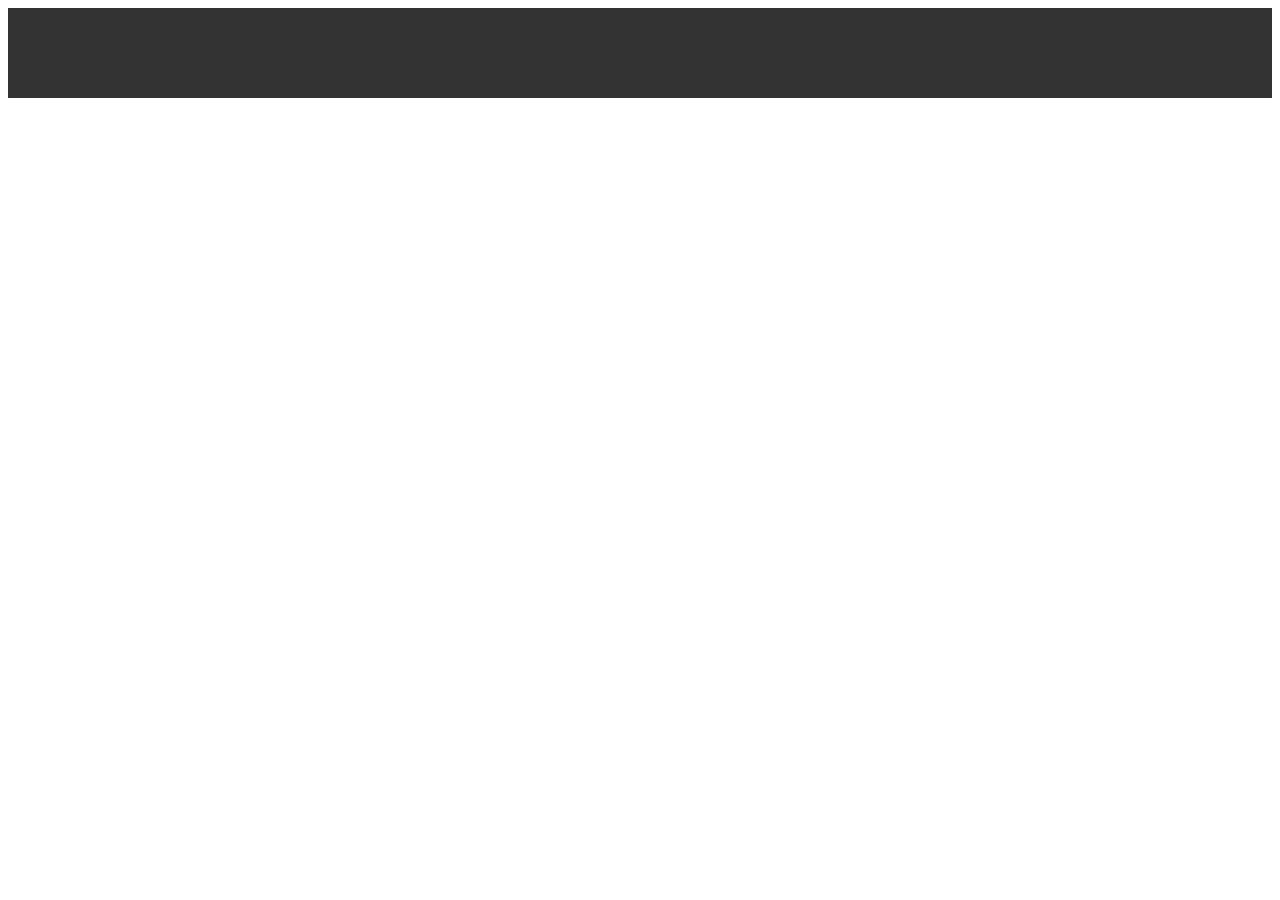
==== 8848phone/index.html @ ed2dc439 "Add files via upload" ====
<!DOCTYPE html>
<html>
	<head>
		<meta charset="utf-8" />
		<title>8848钛金手机</title>
		<link rel="shortcut icon" href="img/favicon.jpg" />
		<link rel="stylesheet" type="text/css" href="css/styleSheet.css"/>
	</head>
	<script src="js/jquery-2.1.0.js" type="text/javascript" charset="utf-8"></script>
	<script type="text/javascript">

		
		$.get("js/8848-0.json",function  (data) {
			$(".logo").attr("src",data.logo)
			$.each(data.navTag,function  (v,t) {
				$("<a href='' class='aTag'><li></li></a>").html(t).appendTo($(".ulTag"))
			})
		})
	
	</script>
	<body>
		<div class="all">
			<div style="height: 90px;width: 100%;background-color: #333333;" class="M-header">
				<div class="row clearfix">
					<a href="#" class="nav left"></a>
				</div>
				<img class="logo"/>
				<ul class="ulTag">
	
				</ul>
			</div>
		</div>
	</body>
</html>
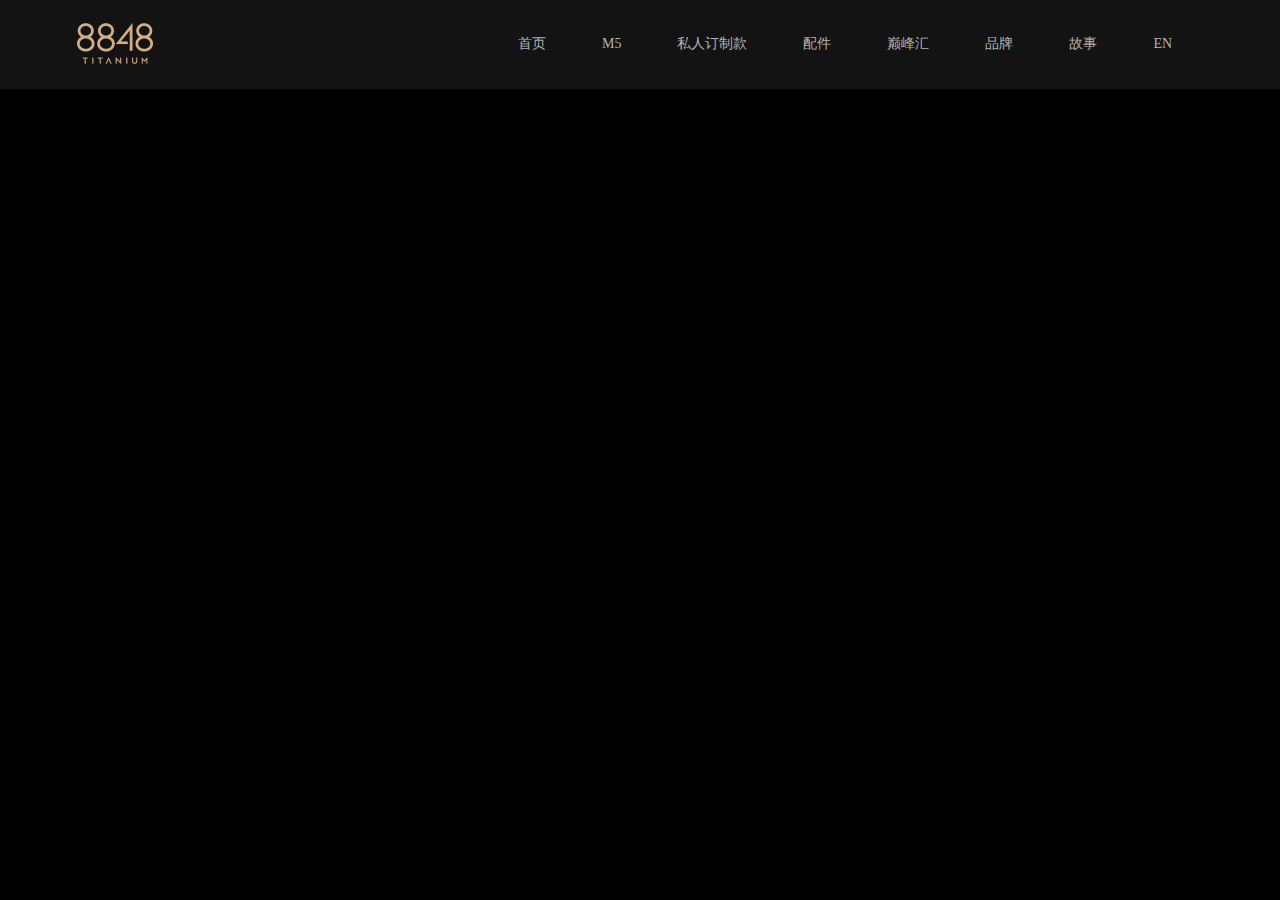
==== commit 318f05c2: "Add files via upload" ====
--- a/8848phone/index.html
+++ b/8848phone/index.html
@@ -7,27 +7,80 @@
 		<link rel="stylesheet" type="text/css" href="css/styleSheet.css"/>
 	</head>
 	<script src="js/jquery-2.1.0.js" type="text/javascript" charset="utf-8"></script>
-	<script type="text/javascript">
+	<script src="js/javascript.js" type="text/javascript" charset="utf-8"></script>
+	<body>
+		<!--整体-->
+		<div class="all">
+			<!--导航栏-->
+			<div class="M-header">
+				<div class="row clearfix">
+					<!--Logo-->
+					<a href="#" class="logo left"></a>
+					<!--导航栏右侧-->
+					<div class="nav left">
+						<ul class="clearfix"></ul>
+					</div>
+				</div>
+			</div>
+			<div class="M-home row">
+				<div class="video-module">
+					<div class="video-body" node-type="video-clear">
+						<div class="video-body">
+							<div class="pic-wrapper" node-type="video-container">
+								<div class="picbox active">
+									<!--[if lt IE 9]>
+									<div class="pic"><img src="/public/m3/images/m4video/3.jpg" /></div>
+									<![endif]-->
+									<div class="video"><video id="v1" src="video/wangshi.mp4" width="1200" height="675" preload></video></div>
+									<div class="text"><img src="img/wangshi.png" />
+										<div class="btn">
+											<a href="/m3/brand/3" class="inline-block" onclick="_hmt.push(['_trackEvent', '了解王石与8848的故事', '了解王石与8848的故事'])">了解王石与8848的故事</a>
+											<a href="javascript:void(0);" onclick="_hmt.push(['_trackEvent', 'm5-video-wangshi', 'm5-video-wangshi'])" video-href="video/wangshi.mp4" class="play inline-block">观看视频</a>
+										</div>
+									</div>
+								</div>
+								<div class="picbox">
+									<div class="pic"><a href="/m5"><img src="img/m5.jpg" /></a></div>
+								</div>
+								<div class="picbox">
+									<div class="pic"><a href="/xianglong"><img src="img/dragon.jpg" /></a></div>
+								</div>
+								<div class="picbox">
+									<!--[if lt IE 9]>
+									<div class="pic"><img src="img/2.jpg" /></div>
+									<![endif]-->
+									<div class="video"><video id="v3" src="video/keji.mp4" width="1200" height="675" preload></video></div>
+									<div class="text"><img src="img/keji.png" />
+										<div class="btn">
+											<a href="/m5" class="inline-block" onclick="_hmt.push(['_trackEvent', '了解全新M5', '了解全新M5'])">了解全新M5</a>
+											<a href="javascript:void(0);" onclick="_hmt.push(['_trackEvent', 'm5-video-keji', 'm5-video-keji'])" video-href="video/keji.mp4" class="play inline-block">观看视频</a>
+										</div>
+									</div>
+								</div>
+								<div class="picbox">
+									<!--[if lt IE 9]>
+									<div class="pic"><img src="img/2.jpg" /></div>
+									<![endif]-->
+									<div class="video"><video id="v4" src="video/2.mp4" width="1200" height="675" preload></video></div>
+									<div class="text"><img src="img/text_2.png" />
+										<div class="btn">
+											<a href="/m3/brand/3" class="inline-block" onclick="_hmt.push(['_trackEvent', '了解全新M5', '了解全新M5'])">了解全新M5</a>
+											<a href="javascript:void(0);" onclick="_hmt.push(['_trackEvent', 'm4-video2', 'm4-video2'])" video-href="video/2.mp4" class="play inline-block">观看视频</a>
+										</div>
+									</div>
+								</div>
+							</div>
 
-		
-		$.get("js/8848-0.json",function  (data) {
-			$(".logo").attr("src",data.logo)
-			$.each(data.navTag,function  (v,t) {
-				$("<a href='' class='aTag'><li></li></a>").html(t).appendTo($(".ulTag"))
-			})
-		})
-	
-	</script>
-	<body>
-		<div class="all">
-			<div style="height: 90px;width: 100%;background-color: #333333;" class="M-header">
-				<div class="row clearfix">
-					<a href="#" class="nav left"></a>
+							</div>
+						</div>
+						<div class="video-nav">
+							
+						</div>
+					</div>
 				</div>
-				<img class="logo"/>
-				<ul class="ulTag">
-	
-				</ul>
+				<div class="feature-content">
+					
+				</div>
 			</div>
 		</div>
 	</body>
--- a/8848phone/css/styleSheet.css
+++ b/8848phone/css/styleSheet.css
@@ -0,0 +1,169 @@
+   html, body, div, span, applet, object, iframe,
+	h1, h2, h3, h4, h5, h6, p, blockquote, pre,
+	a, abbr, acronym, address, big, cite, code,
+	del, dfn, em, img, ins, kbd, q, s, samp,
+	small, strike, strong, tt, var,
+	b, u, i, center,dl, dt, dd, ol, ul, li,
+	fieldset, form, label, legend,
+	table, caption, tbody, tfoot, thead, tr, th, td,
+	article, aside, canvas, details, embed, 
+	figure, figcaption, footer, header, hgroup, 
+	menu, nav, output, ruby, section, summary,
+	time, mark, audio, video 
+	{
+		margin: 0 auto;
+		padding: 0;
+		border: 0;
+		font-size: 100%;
+		font: inherit;
+		vertical-align: baseline;
+		text-decoration: none;
+	}
+	body {
+	    background: #000000;
+	    position: relative;
+	    width: 100%;
+	    height: 100%;
+	    min-width: 1200px;
+	    font-family: 'Microsoft Yahei';
+	    font-size: 12px;
+	    line-height: 1.5em;
+	    color: #333333;
+	}
+	.all{
+		width: 100%;
+		height: 100%;
+	}
+	.M-header{
+		background-color: #131313;
+		position: relative;
+		width: 100%;
+		height: 89px;
+		z-index: 200;
+		text-align:center;
+	}
+	.M-header .logo{
+		background: url(../img/logo.png) no-repeat;
+	    width: 150px;
+	    height: 89px;
+	    text-indent: -9999em;
+	    outline: 0;
+	    display: block;
+	}
+	.M-header .nav ul li a {
+	    padding: 0 8px;
+	    height: 52px;
+	    border-bottom: 2px #131313 solid;
+	    text-align: center;
+	    font-size: 14px;
+	    color: #B2B2B2;
+	    display: block;
+	    float: right;
+    }
+    .clearfix{
+		display: inline-table;
+    }
+    .left{
+    	float: left;
+    }
+    .row {
+    	width: 1200px;
+	    position: relative;
+	}
+    ul {
+    	display: none;
+    	list-style: none;
+    }
+	
+	.M-header .nav ul li {
+	    padding-top: 35px;
+	    height: 54px;
+	    margin: 0 20px;
+	    float: left;
+	}
+	.M-header .nav {
+	    margin-left: 300px;
+	}
+	.M-home {
+	    margin-bottom: 100px;
+	}
+	.container, .row {
+	    position: relative;
+	    margin: 0 auto;
+	    width: 1200px;
+	}
+	.video-module {
+	    width: 100%;
+	    height: 674px;
+	}
+	.video-module .video-body .pic-wrapper {
+	    position: relative;
+	    width: 100%;
+	    height: 612px;
+	}
+	.video-module .video-body .pic-wrapper .picbox {
+	    position: absolute;
+	    width: 100%;
+	    height: 612px;
+	    left: 0;
+	    top: 0;
+	    overflow: hidden;
+	    display: none;
+    }
+    .video-module .video-body .pic-wrapper .picbox .video {
+	    position: absolute;
+	    width: 1200px;
+	    height: 675px;
+	    top: -32px;
+	    left: 0;
+    }
+    .video-module .video-body .pic-wrapper .picbox .text {
+	    position: absolute;
+	    width: 1200px;
+	    height: 612px;
+	    left: 0;
+	    top: 0;
+	    z-index: 100;
+	}
+	img {
+	    max-width: 100%;
+	}
+	.video-module .video-body .pic-wrapper .picbox .text .btn {
+	    position: absolute;
+	    width: 100%;
+	    height: 37px;
+	    top: 430px;
+	    left: 0;
+	    text-align: center;
+	}
+	.video-module .video-body .pic-wrapper .picbox .text .btn a {
+	    min-width: 160px;
+	    font-family: 宋体;
+	    font-size: 14px;
+	    color: rgb(255, 255, 255);
+	    line-height: 35px;
+	    margin: 0px 5px;
+	    padding: 0px 10px;
+	    border-width: 1px;
+	    border-style: solid;
+	    border-color: rgb(255, 255, 255);
+	    border-image: initial;
+	}
+	.video-module .video-body .pic-wrapper .picbox .text .btn a {
+	    min-width: 160px;
+	    font-family: 宋体;
+	    font-size: 14px;
+	    color: rgb(255, 255, 255);
+	    line-height: 35px;
+	    margin: 0px 5px;
+	    padding: 0px 10px;
+	    border-width: 1px;
+	    border-style: solid;
+	    border-color: rgb(255, 255, 255);
+	    border-image: initial;
+	}
+	.inline-block {
+	    display: inline-block;
+	    display: inline;
+	    zoom: 1;
+	}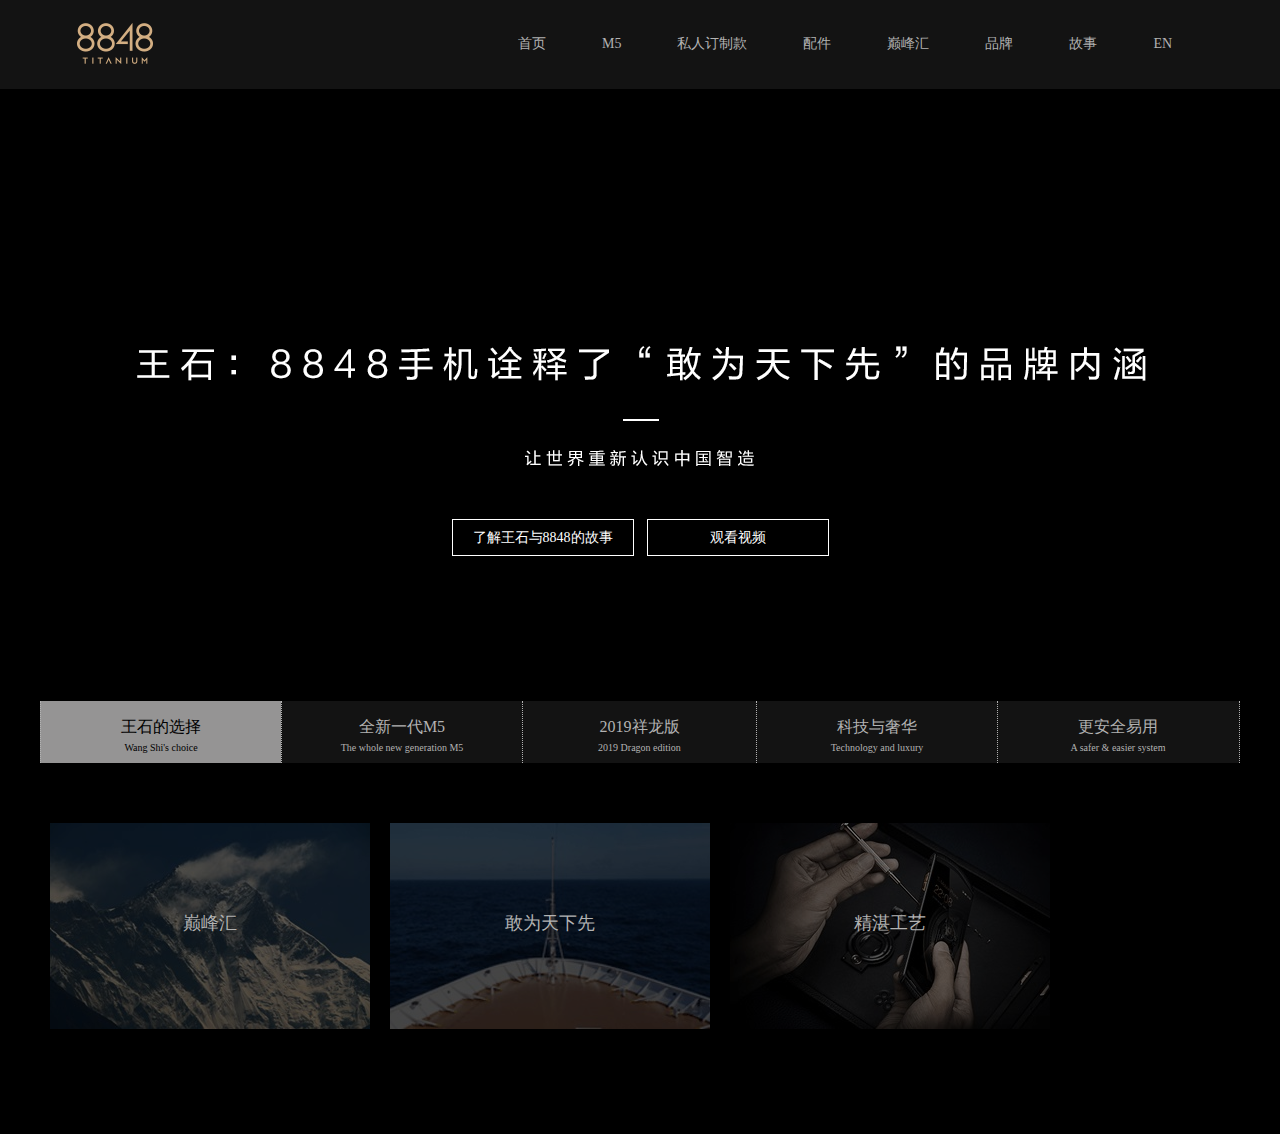
==== commit ef7714ba: "Add files via upload" ====
--- a/8848phone/index.html
+++ b/8848phone/index.html
@@ -1,87 +1,145 @@
 <!DOCTYPE html>
 <html>
+
 	<head>
 		<meta charset="utf-8" />
 		<title>8848钛金手机</title>
 		<link rel="shortcut icon" href="img/favicon.jpg" />
-		<link rel="stylesheet" type="text/css" href="css/styleSheet.css"/>
+		<link rel="stylesheet" type="text/css" href="css/styleSheet.css" />
 	</head>
 	<script src="js/jquery-2.1.0.js" type="text/javascript" charset="utf-8"></script>
 	<script src="js/javascript.js" type="text/javascript" charset="utf-8"></script>
+
 	<body>
-		<!--整体-->
-		<div class="all">
 			<!--导航栏-->
-			<div class="M-header">
+			<div class="M-header">
 				<div class="row clearfix">
-					<!--Logo-->
+					<!--Logo-->
 					<a href="#" class="logo left"></a>
 					<!--导航栏右侧-->
-					<div class="nav left">
-						<ul class="clearfix"></ul>
-					</div>
-				</div>
+					<div class="nav left">
+						<ul class="clearfix"></ul>
+					</div>
+				</div>
 			</div>
-			<div class="M-home row">
-				<div class="video-module">
-					<div class="video-body" node-type="video-clear">
-						<div class="video-body">
-							<div class="pic-wrapper" node-type="video-container">
+			<div class="M-home row">
+				<div class="video-module">
+
+					<div class="video-body" node-type="video-clear">
+						<div class="video-body">
+							<div class="pic-wrapper" node-type="video-container">
 								<div class="picbox active">
 									<!--[if lt IE 9]>
 									<div class="pic"><img src="/public/m3/images/m4video/3.jpg" /></div>
 									<![endif]-->
-									<div class="video"><video id="v1" src="video/wangshi.mp4" width="1200" height="675" preload></video></div>
+									<div class="video">
+										<video id="v1" src="video/wangshi.mp4" autoplay="autoplay" loop="loop" width="1200" height="675" preload></video>
+									</div>
 									<div class="text"><img src="img/wangshi.png" />
 										<div class="btn">
-											<a href="/m3/brand/3" class="inline-block" onclick="_hmt.push(['_trackEvent', '了解王石与8848的故事', '了解王石与8848的故事'])">了解王石与8848的故事</a>
-											<a href="javascript:void(0);" onclick="_hmt.push(['_trackEvent', 'm5-video-wangshi', 'm5-video-wangshi'])" video-href="video/wangshi.mp4" class="play inline-block">观看视频</a>
+											<a href="/m3/brand/3" class="inline-block">了解王石与8848的故事</a>
+											<a href="javascript:void(0)" class=" play inline-block";>观看视频</a>
 										</div>
 									</div>
 								</div>
-								<div class="picbox">
-									<div class="pic"><a href="/m5"><img src="img/m5.jpg" /></a></div>
+								<div class="picbox ">
+									<div class="pic "><a href="/m5 "><img src="img/m5.jpg " /></a></div>
 								</div>
-								<div class="picbox">
-									<div class="pic"><a href="/xianglong"><img src="img/dragon.jpg" /></a></div>
+								<div class="picbox ">
+									<div class="pic "><a href="/xianglong "><img src="img/dragon.jpg " /></a></div>
 								</div>
-								<div class="picbox">
+								<div class="picbox ">
 									<!--[if lt IE 9]>
-									<div class="pic"><img src="img/2.jpg" /></div>
+									<div class="pic "><img src="img/2.jpg " /></div>
 									<![endif]-->
-									<div class="video"><video id="v3" src="video/keji.mp4" width="1200" height="675" preload></video></div>
-									<div class="text"><img src="img/keji.png" />
-										<div class="btn">
-											<a href="/m5" class="inline-block" onclick="_hmt.push(['_trackEvent', '了解全新M5', '了解全新M5'])">了解全新M5</a>
-											<a href="javascript:void(0);" onclick="_hmt.push(['_trackEvent', 'm5-video-keji', 'm5-video-keji'])" video-href="video/keji.mp4" class="play inline-block">观看视频</a>
+									<div class="video "><video id="v3 " src="video/keji.mp4 " autoplay="autoplay " loop="loop " width="1200 " height="675 " preload></video></div>
+									<div class="text "><img src="img/keji.png " />
+										<div class="btn ">
+											<a href="/m5 " class="inline-block " >了解全新M5</a>
+											<a href="javascript:void(0); "video-href="video/keji.mp4 " autoplay="autoplay " loop="loop " class="play inline-block ">观看视频</a>
 										</div>
 									</div>
 								</div>
-								<div class="picbox">
+								<div class="picbox ">
 									<!--[if lt IE 9]>
-									<div class="pic"><img src="img/2.jpg" /></div>
+									<div class="pic "><img src="img/2.jpg " /></div>
 									<![endif]-->
-									<div class="video"><video id="v4" src="video/2.mp4" width="1200" height="675" preload></video></div>
-									<div class="text"><img src="img/text_2.png" />
-										<div class="btn">
-											<a href="/m3/brand/3" class="inline-block" onclick="_hmt.push(['_trackEvent', '了解全新M5', '了解全新M5'])">了解全新M5</a>
-											<a href="javascript:void(0);" onclick="_hmt.push(['_trackEvent', 'm4-video2', 'm4-video2'])" video-href="video/2.mp4" class="play inline-block">观看视频</a>
+									<div class="video "><video id="v4 " src="video/2.mp4 " width="1200 " height="675 " autoplay="autoplay " loop="loop " preload></video></div>
+									<div class="text "><img src="img/text_2.png " />
+										<div class="btn ">
+											<a href="javascript:void(0); " class="inline-block ">了解全新M5</a>
+											<a href="javascript:void(0);video-href="video/2.mp4" class="play inline-block">观看视频</a>
 										</div>
 									</div>
 								</div>
 							</div>
-
-							</div>
+
 						</div>
-						<div class="video-nav">
-							
-						</div>
-					</div>
+					</div>
+					<div class="video-nav">
+						<ul class="clearfix" node-type="video-nav">
+							<li class="active" style="width:240px;">
+								<div class="cn">王石的选择</div>
+								<div class="en">Wang Shi's choice</div>
+							</li>
+							<li style="width:240px;">
+								<div class="cn">全新一代M5</div>
+								<div class="en">The whole new generation M5</div>
+							</li>
+							<li style="width:233px;">
+								<div class="cn">2019祥龙版</div>
+								<div class="en">2019 Dragon edition</div>
+							</li>
+							<li style="width:240px;">
+								<div class="cn">科技与奢华</div>
+								<div class="en">Technology and luxury</div>
+							</li>
+							<li style="width:240px;">
+								<div class="cn">更安全易用</div>
+								<div class="en">A safer & easier system</div>
+							</li>
+						</ul>
+
+					</div>
 				</div>
-				<div class="feature-content">
-					
-				</div>
+				<div class="feature-content">
+					<ul class="clearfix">
+						<li class="first-child">
+							<a href="/m3/news/all">
+								<div class="icon"><img src="img/p1.jpg" /></div>
+								<div class="gray"></div>
+								<div class="content">
+									<h2>巅峰汇</h2>
+									<div class="line"></div>
+									<p>世界高海拔用户俱乐部</p>
+								</div>
+							</a>
+						</li>
+						<li>
+							<a href="/m3/brand/2">
+								<div class="icon"><img src="img/p2.jpg" /></div>
+								<div class="gray"></div>
+								<div class="content">
+									<h2>敢为天下先</h2>
+									<div class="line"></div>
+									<p>让世界重新认识中国智造</p>
+								</div>
+							</a>
+						</li>
+						<li>
+							<a href="/m3/introduction">
+								<div class="icon"><img src="img/p3.jpg" /></div>
+								<div class="gray"></div>
+								<div class="content">
+									<h2>精湛工艺</h2>
+									<div class="line"></div>
+									<p>不被时代左右的艺术品</p>
+								</div>
+							</a>
+						</li>
+					</ul>
+				</div>
 			</div>
-		</div>
 	</body>
-</html>
+
+</html>--- a/8848phone/css/styleSheet.css
+++ b/8848phone/css/styleSheet.css
@@ -108,7 +108,7 @@
 	    left: 0;
 	    top: 0;
 	    overflow: hidden;
-	    display: none;
+	    display: block;
     }
     .video-module .video-body .pic-wrapper .picbox .video {
 	    position: absolute;
@@ -163,7 +163,168 @@
 	    border-image: initial;
 	}
 	.inline-block {
-	    display: inline-block;
+	    display: inline-block;!important
 	    display: inline;
-	    zoom: 1;
-	}+	}
+	.ellipsis {
+		text-overflow: ellipsis; 
+		overflow: hidden; 
+		white-space: nowrap;
+	}	
+	.M-home {
+		margin-bottom: 100px;
+	}
+	.video-module {
+		width: 100%;
+		height: 674px;
+	}
+	.video-module .video-body .pic-wrapper {
+		position: relative;
+		width: 100%;
+		height: 612px;
+	}
+	.video-module .video-body .pic-wrapper .picbox {
+		position: absolute;
+		width: 100%;
+		height: 612px;
+		left: 0;
+		top: 0;
+		overflow: hidden;
+		display: none;
+	}
+	.video-module .video-body .pic-wrapper .picbox .video {
+		position: absolute;
+		width: 1200px;
+		height: 675px;
+		top: -32px;
+		left: 0;
+	}
+	.video-module .video-body .pic-wrapper .picbox.active {
+		display: block;
+	}
+	.video-module .video-body .pic-wrapper .picbox .text {
+		position: absolute;
+		width: 1200px;
+		height: 612px;
+		left: 0;
+		top: 0;
+		z-index: 100;
+	}
+	.video-module .video-body .pic-wrapper .picbox .text .btn {
+		position: absolute;
+		width: 100%;
+		height: 37px;
+		top: 430px;
+		left: 0;
+		text-align: center;
+	}
+	.video-module .video-body .pic-wrapper .picbox .text .btn a {
+		margin: 0 5px;
+		padding: 0 10px;
+		min-width: 160px;
+		font-family: '瀹嬩綋';
+		font-size: 14px;
+		color: #FFFFFF;
+		line-height: 35px;
+		border: 1px #FFFFFF solid;
+	}
+	.video-module .video-body .pic-wrapper .picbox .text .btn a:hover {
+		background-color: rgba(0,0,0,0.5);
+		background-color: #000000\9;
+		border: 1px transparent solid;
+	}
+	.video-module .video-nav {
+		background-color: #131313;
+		width: 100%;
+		height: 62px;
+	}
+	.video-module .video-nav ul {
+		margin: 0 auto;
+		width: 1199px;
+		border-right: 1px #B2B2B2 dotted;
+	}
+	.video-module .video-nav ul li {
+		width: 196px;
+		height: 62px;
+		border-left: 1px #B2B2B2 dotted;
+		text-align: center;
+		color: #B2B2B2;
+		float: left;
+		cursor: pointer;
+	}
+	.video-module .video-nav ul li .en-text {
+		font-size: 14px;
+		line-height: 62px;
+	}
+	.video-module .video-nav ul li .cn {
+		padding-top: 14px;
+		font-size: 16px;
+		line-height: 24px;
+	}
+	.video-module .video-nav ul li .en {
+		font-size: 10px;
+	}
+	.video-module .video-nav ul li.active {
+		background-color: #959494;
+		color: #000000;
+	}
+	.feature-content ul {
+		margin: 60px auto 0;
+		width: 1020px;
+	}
+	.feature-content ul li {
+		position: relative;
+		margin: 0 10px;
+		width: 320px;
+		height: 206px;
+		float: left;
+	}
+	.feature-content ul li a {
+		color: #B2B2B2;
+		display: block;
+	}
+	.feature-content ul li .icon,
+	.feature-content ul li .icon img {
+		width: 320px;
+		height: 206px;
+	}
+	.feature-content ul li a:hover {
+		color: #FFFFFF;
+	}
+	.feature-content ul li a:hover .gray {
+		display: none;
+	}
+	.feature-content ul li .gray {
+		background-color: #000000;
+		position: absolute;
+		width: 320px;
+		height: 206px;
+		left: 0;
+		top: 0;
+		opacity: 0.5;
+		filter: alpha(opacity=50);
+	}
+	.feature-content ul li .content {
+		position: absolute;
+		padding-top: 85px;
+		width: 320px;
+		height: 30px;
+		left: 0;
+		top: 0;
+		text-align: center;
+		overflow: hidden;
+	}
+	.feature-content ul li .content h2 {
+		font-size: 18px;
+		line-height: 30px;
+	}
+	.feature-content ul li .content p {
+		font-size: 14px;
+	}
+	.feature-content ul li .content .line {
+		background-color: #FFFFFF;
+		margin: 10px auto;
+		width: 30px;
+		height: 1px;
+	}
+	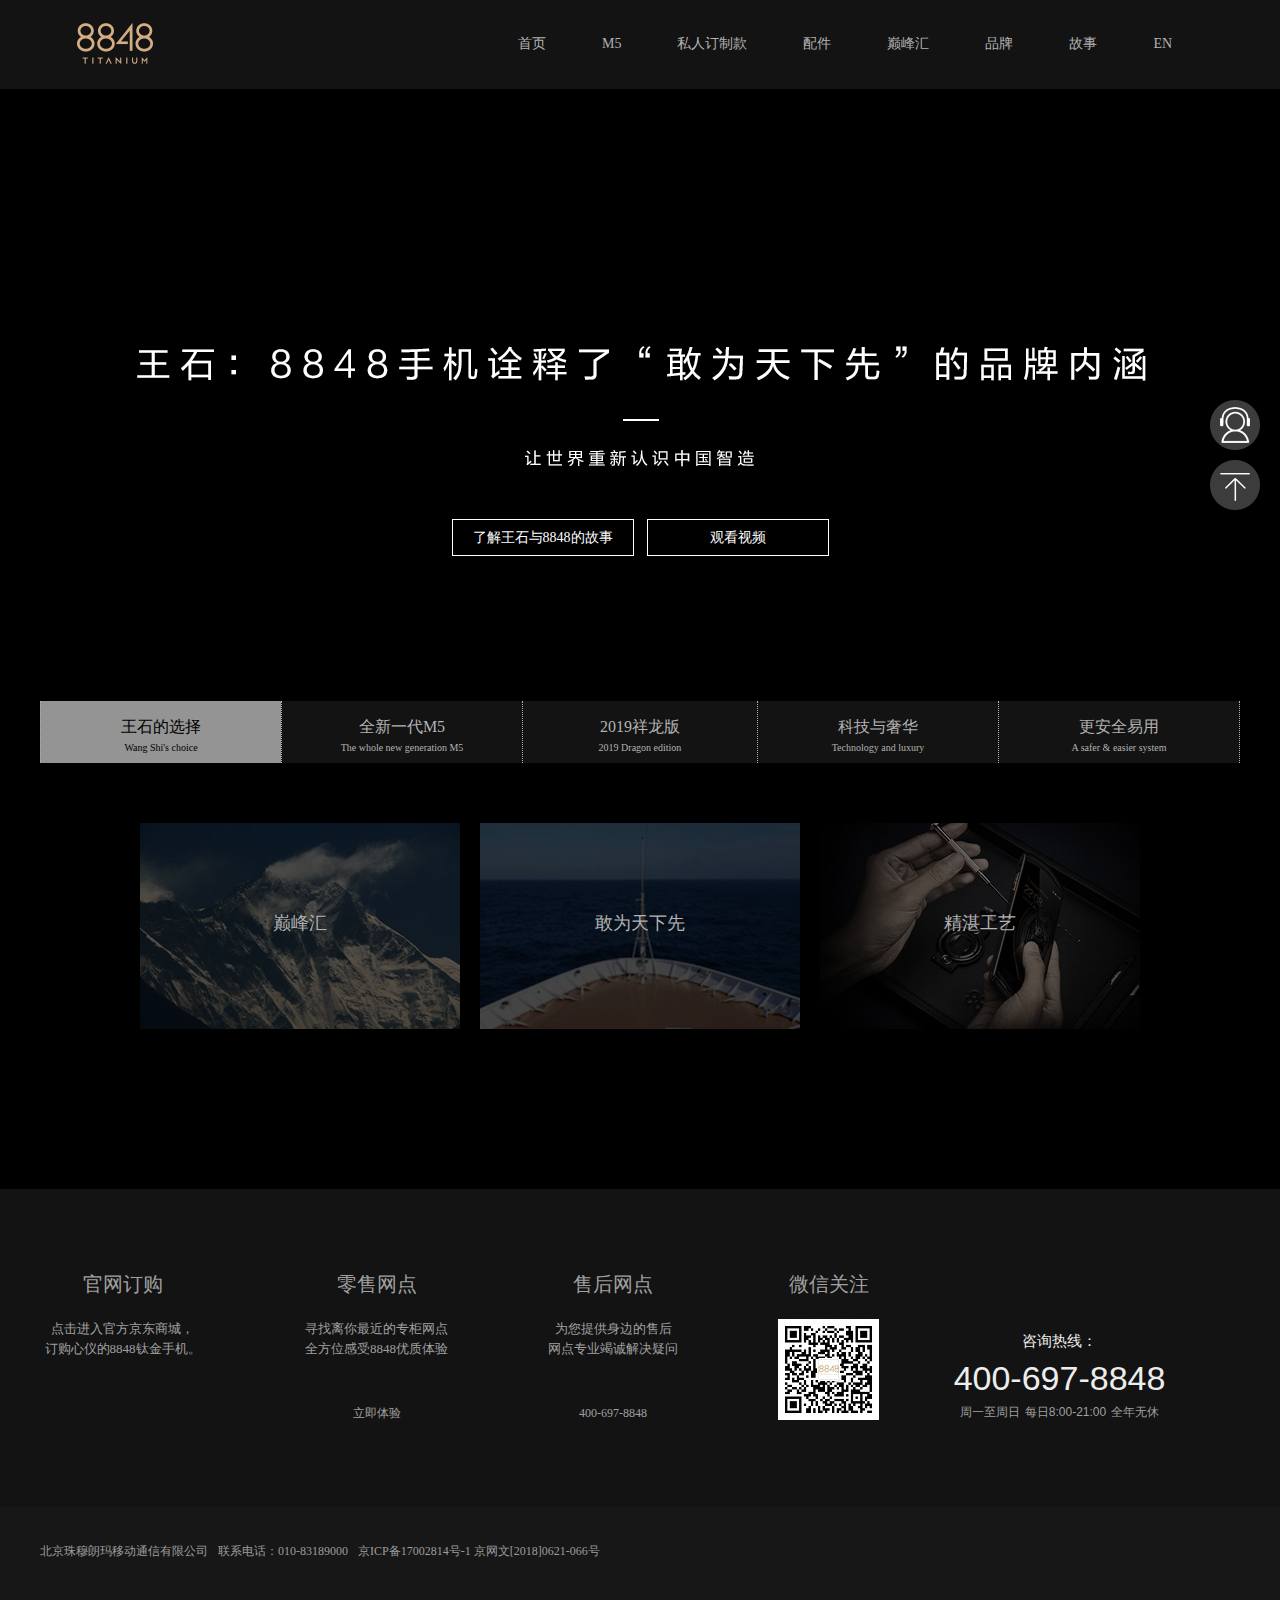
==== commit c4f024a3: "Add files via upload" ====
--- a/8848phone/index.html
+++ b/8848phone/index.html
@@ -11,37 +11,58 @@
 	<script src="js/javascript.js" type="text/javascript" charset="utf-8"></script>
 
 	<body>
-			<!--导航栏-->
-			<div class="M-header">
-				<div class="row clearfix">
-					<!--Logo-->
-					<a href="#" class="logo left"></a>
-					<!--导航栏右侧-->
-					<div class="nav left">
-						<ul class="clearfix"></ul>
-					</div>
-				</div>
-			</div>
-			<div class="M-home row">
-				<div class="video-module">
-
-					<div class="video-body" node-type="video-clear">
-						<div class="video-body">
-							<div class="pic-wrapper" node-type="video-container">
-								<div class="picbox active">
-									<!--[if lt IE 9]>
-									<div class="pic"><img src="/public/m3/images/m4video/3.jpg" /></div>
-									<![endif]-->
-									<div class="video">
-										<video id="v1" src="video/wangshi.mp4" autoplay="autoplay" loop="loop" width="1200" height="675" preload></video>
+		<!--导航栏-->
+		<div class="M-header">
+			<div class="row clearfix">
+				<!--Logo-->
+				<a href="#" class="logo left"></a>
+				<!--导航栏右侧-->
+				<div class="nav left">
+					<ul class="clearfix">
+						<li>
+							<a href="#">首页</a>
+						</li>
+						<li>
+							<a href="#">M5</a>
+						</li>
+						<li>
+							<a href="#">私人订制款</a>
+						</li>
+						<li>
+							<a href="#">配件</a>
+						</li>
+						<li>
+							<a href="#">巅峰汇</a>
+						</li>
+						<li>
+							<a href="#">品牌</a>
+						</li>
+						<li>
+							<a href="#">故事</a>
+						</li>
+						<li>
+							<a href="#">EN</a>
+						</li>
+					</ul>
+				</div>
+			</div>
+		</div>
+		<div class="M-home row">
+			<div class="video-module">
+
+				<div class="video-body" node-type="video-clear">
+					<div class="video-body">
+						<div class="pic-wrapper" node-type="video-container">
+							<div class="picbox active">
+								<div class="video">
+									<video id="v1" src="video/wangshi.mp4" autoplay="autoplay" loop="loop" width="1200" height="675" preload></video>
+								</div>
+								<div class="text"><img src="img/wangshi.png" />
+									<div class="btn">
+										<a href="/m3/brand/3" class="inline-block">了解王石与8848的故事</a>
+										<a href="video/wangshi.mp4" target="_blank" play inline-block ">观看视频</a>
 									</div>
-									<div class="text"><img src="img/wangshi.png" />
-										<div class="btn">
-											<a href="/m3/brand/3" class="inline-block">了解王石与8848的故事</a>
-											<a href="javascript:void(0)" class=" play inline-block";>观看视频</a>
-										</div>
-									</div>
-								</div>
+								</div>	
 								<div class="picbox ">
 									<div class="pic "><a href="/m5 "><img src="img/m5.jpg " /></a></div>
 								</div>
@@ -49,9 +70,7 @@
 									<div class="pic "><a href="/xianglong "><img src="img/dragon.jpg " /></a></div>
 								</div>
 								<div class="picbox ">
-									<!--[if lt IE 9]>
 									<div class="pic "><img src="img/2.jpg " /></div>
-									<![endif]-->
 									<div class="video "><video id="v3 " src="video/keji.mp4 " autoplay="autoplay " loop="loop " width="1200 " height="675 " preload></video></div>
 									<div class="text "><img src="img/keji.png " />
 										<div class="btn ">
@@ -61,9 +80,6 @@
 									</div>
 								</div>
 								<div class="picbox ">
-									<!--[if lt IE 9]>
-									<div class="pic "><img src="img/2.jpg " /></div>
-									<![endif]-->
 									<div class="video "><video id="v4 " src="video/2.mp4 " width="1200 " height="675 " autoplay="autoplay " loop="loop " preload></video></div>
 									<div class="text "><img src="img/text_2.png " />
 										<div class="btn ">
@@ -73,73 +89,135 @@
 									</div>
 								</div>
 							</div>
-
 						</div>
 					</div>
-					<div class="video-nav">
-						<ul class="clearfix" node-type="video-nav">
-							<li class="active" style="width:240px;">
-								<div class="cn">王石的选择</div>
-								<div class="en">Wang Shi's choice</div>
-							</li>
-							<li style="width:240px;">
-								<div class="cn">全新一代M5</div>
-								<div class="en">The whole new generation M5</div>
-							</li>
-							<li style="width:233px;">
-								<div class="cn">2019祥龙版</div>
-								<div class="en">2019 Dragon edition</div>
-							</li>
-							<li style="width:240px;">
-								<div class="cn">科技与奢华</div>
-								<div class="en">Technology and luxury</div>
-							</li>
-							<li style="width:240px;">
-								<div class="cn">更安全易用</div>
-								<div class="en">A safer & easier system</div>
-							</li>
-						</ul>
-
+				</div>
+				<div class="video-nav">
+					<ul class="clearfix" node-type="video-nav">
+						<li class="active" style="width:240px;">
+							<div class="cn">王石的选择</div>
+							<div class="en">Wang Shi's choice</div>
+						</li>
+						<li style="width:240px;">
+							<div class="cn">全新一代M5</div>
+							<div class="en">The whole new generation M5</div>
+						</li>
+						<li style="width:234px;">
+							<div class="cn">2019祥龙版</div>
+							<div class="en">2019 Dragon edition</div>
+						</li>
+						<li style="width:240px;">
+							<div class="cn">科技与奢华</div>
+							<div class="en">Technology and luxury</div>
+						</li>
+						<li style="width:240px;">
+							<div class="cn">更安全易用</div>
+							<div class="en">A safer & easier system</div>
+						</li>
+					</ul>
+				</div>
+			</div>
+			<div class="feature-content">
+				<ul class="clearfix">
+					<li class="first-child">
+						<a href="/m3/news/all">
+							<div class="icon"><img src="img/p1.jpg" /></div>
+							<div class="gray"></div>
+							<div class="content">
+								<h2>巅峰汇</h2>
+								<div class="line"></div>
+								<p>世界高海拔用户俱乐部</p>
+							</div>
+						</a>
+					</li>
+					<li>
+						<a href="/m3/brand/2">
+							<div class="icon"><img src="img/p2.jpg" /></div>
+							<div class="gray"></div>
+							<div class="content">
+								<h2>敢为天下先</h2>
+								<div class="line"></div>
+								<p>让世界重新认识中国智造</p>
+							</div>
+						</a>
+					</li>
+					<li>
+						<a href="/m3/introduction">
+							<div class="icon"><img src="img/p3.jpg" /></div>
+							<div class="gray"></div>
+							<div class="content">
+								<h2>精湛工艺</h2>
+								<div class="line"></div>
+								<p>不被时代左右的艺术品</p>
+							</div>
+						</a>
+					</li>
+				</ul>
+			</div>
+		</div>
+		<div class="M-footer">
+			<div class="foot-nav">
+				<div class="row clearfix">
+					<ul class="clearfix left">
+						<li class="first-child">
+							<a href="https://mall.jd.com/index-158027.html" target="_blank" >
+								<div class="title">官网订购</div>
+								<div class="content">
+									<div class="description">点击进入官方京东商城，<br />订购心仪的8848钛金手机。</div>
+								</div>
+							</a>
+						</li>
+						<li>
+							<a href="/m3/shop">
+								<div class="title">零售网点</div>
+								<div class="description">寻找离你最近的专柜网点<br />全方位感受8848优质体验</div>
+								<div class="btn inline-block">立即体验</div>
+							</a>
+						</li>
+						<li>
+							<a href="/m3/outlets">
+								<div class="title">售后网点</div>
+								<div class="description">为您提供身边的售后<br />网点专业竭诚解决疑问</div>
+								<div class="btn inline-block">400-697-8848</div>
+							</a>
+						</li>
+						<!--<li>
+					<a href="javascript:void(0);" class="join">
+						<div class="title">区域招商</div>
+						<div class="description">现诚招全国商场及通讯<br />合作伙伴，开启8848财富之旅</div>
+						<div class="btn inline-block">400-168-8848</div>
+					</a>
+				</li>-->
+						<li style="margin-right:0;">
+							<a href="javascript:void(0);">
+								<div class="title">微信关注</div>
+								<div class="description"><img src="img/qrcode.jpg" /></div>
+							</a>
+						</li>
+					</ul>
+					<div class="hotline right">
+						<label>咨询热线：</label>400-697-8848
+						<p>周一至周日<span>每日8:00-21:00</span>全年无休</p>
 					</div>
 				</div>
-				<div class="feature-content">
-					<ul class="clearfix">
-						<li class="first-child">
-							<a href="/m3/news/all">
-								<div class="icon"><img src="img/p1.jpg" /></div>
-								<div class="gray"></div>
-								<div class="content">
-									<h2>巅峰汇</h2>
-									<div class="line"></div>
-									<p>世界高海拔用户俱乐部</p>
-								</div>
-							</a>
-						</li>
-						<li>
-							<a href="/m3/brand/2">
-								<div class="icon"><img src="img/p2.jpg" /></div>
-								<div class="gray"></div>
-								<div class="content">
-									<h2>敢为天下先</h2>
-									<div class="line"></div>
-									<p>让世界重新认识中国智造</p>
-								</div>
-							</a>
-						</li>
-						<li>
-							<a href="/m3/introduction">
-								<div class="icon"><img src="img/p3.jpg" /></div>
-								<div class="gray"></div>
-								<div class="content">
-									<h2>精湛工艺</h2>
-									<div class="line"></div>
-									<p>不被时代左右的艺术品</p>
-								</div>
-							</a>
-						</li>
-					</ul>
-				</div>
-			</div>
+			</div>
+			<div class="copyright">
+				<div class="row clearfix">
+					<div class="left">北京珠穆朗玛移动通信有限公司<span>联系电话：010-83189000</span>京ICP备17002814号-1 京网文[2018]0621-066号</div>
+				</div>
+			</div>
+		</div>
+		<!-- Footer End -->
+		<div class="tools-bar clearfix">
+			<div class="nav">
+				<a href="javascript:void(0);" class="customer"></a>
+				<a href="javascript:void(0);" class="gotop"></a>
+			</div>
+			<div class="nav-content">
+				<div class="customer-qrcode"><img src="img/customer_qrcode.png" /></div>
+			</div>
+		</div>
+
 	</body>
 
 </html>--- a/8848phone/css/styleSheet.css
+++ b/8848phone/css/styleSheet.css
@@ -163,8 +163,9 @@
 	    border-image: initial;
 	}
 	.inline-block {
-	    display: inline-block;!important
+	    display: inline-block;
 	    display: inline;
+	    zoom: 1;
 	}
 	.ellipsis {
 		text-overflow: ellipsis; 
@@ -222,11 +223,12 @@
 		margin: 0 5px;
 		padding: 0 10px;
 		min-width: 160px;
-		font-family: '瀹嬩綋';
+		font-family: '宋体';
 		font-size: 14px;
 		color: #FFFFFF;
 		line-height: 35px;
 		border: 1px #FFFFFF solid;
+		display: inline-block
 	}
 	.video-module .video-body .pic-wrapper .picbox .text .btn a:hover {
 		background-color: rgba(0,0,0,0.5);
@@ -269,7 +271,7 @@
 		color: #000000;
 	}
 	.feature-content ul {
-		margin: 60px auto 0;
+		margin: 60px 90px;
 		width: 1020px;
 	}
 	.feature-content ul li {
@@ -323,8 +325,168 @@
 	}
 	.feature-content ul li .content .line {
 		background-color: #FFFFFF;
-		margin: 10px auto;
+		margin: 20px auto;
 		width: 30px;
 		height: 1px;
 	}
-	+	.M-footer .foot-nav {
+		background-color: #131313;
+		position: relative;
+		padding: 80px 0;
+		text-align: center;
+	}
+	.M-footer .foot-nav ul li {
+		margin-right: 100px;
+		float: left;
+	}
+	.M-footer .foot-nav ul li.first-child {
+		width: 165px;
+	}
+	.M-footer .foot-nav ul li a {
+		color: #A0A0A0;
+		text-align: center;
+		display: block;
+	}
+	.M-footer .foot-nav ul li .title {
+		font-size: 20px;
+		line-height: 1.5em;
+	}
+	.M-footer.en .foot-nav ul li .title {
+		font-size: 16px;
+		height: 60px;
+	}
+	.M-footer .foot-nav ul li .description {
+		margin-top: 20px;
+		font-size: 13px;
+		line-height: 20px;
+	}
+	.M-footer.en .foot-nav ul li .description {
+		margin-top: 10px;
+		height: 100px;
+	}
+	.M-footer .foot-nav ul li .btn {
+		display: block;
+		margin: 40px auto 0;
+		padding: 5px 20px;
+	}
+	.M-footer.en .foot-nav ul li .btn {
+		margin: 20px auto 0;
+	}
+	.M-footer .foot-nav ul li a:hover {
+		color: #FFFFFF;
+	}
+	.M-footer .foot-nav ul li a:hover .btn {
+		background-color: #FFFFFF;
+		color: #000000;
+	}
+	.M-footer .foot-nav ul li a.join {
+		cursor: auto;
+	}
+	.M-footer .foot-nav ul li a.join:hover {
+		color: #A0A0A0;
+	}
+	.M-footer .foot-nav ul li a.join:hover .btn {
+		background: none;
+		color: #A0A0A0;
+	}
+	.M-footer.en .foot-nav ul li {
+		margin-right: 50px;
+	}
+	.M-footer .foot-nav .hotline {
+		font-family: 'Arial';
+		margin-top: 60px;
+		font-size: 34px;
+		line-height: 50px;
+		color: #EDEDED;
+	}
+	.M-footer .foot-nav .hotline label {
+		font-size: 15px;
+		color: #EDEDED;
+		line-height: 24px;
+		display: block;
+	}
+	.M-footer .foot-nav .hotline p {
+		font-size: 12px;
+		color: #A0A0A0;
+		line-height: 18px;
+	}
+	.M-footer .foot-nav .hotline p span {
+		padding: 0 5px;
+	}
+	.M-footer.en .foot-nav .hotline {
+		position: absolute;
+		margin-top: 0;
+		right: 50px;
+		top: 190px;
+		font-size: 24px;
+		line-height: 30px;
+		color: #EDEDED;
+	}
+	.M-footer.en .foot-nav .hotline label {
+		font-size: 12px;
+		color: #A0A0A0;
+		line-height: 18px;
+		text-align: right;
+	}
+	.M-footer.en .foot-nav .hotline p {
+		margin-top: 5px;
+		font-size: 12px;
+		color: #A0A0A0;
+		line-height: 18px;
+		text-align: right;
+	}
+	.M-footer .copyright {
+		background-color: #171717;
+		padding: 35px 0;
+		text-align: center;
+		color: #9C9C9C;
+	}
+	.M-footer .copyright span {
+		padding: 0 10px;
+	}
+	
+	/**
+	 * Tools
+	 */
+	.tools-bar {
+		position: fixed;
+		height: 120px;
+		top: 50%;
+		margin-top: -60px;
+		right: 20px;
+		z-index: 9999;
+	}
+	.tools-bar .nav {
+		width: 50px;
+	}
+	.tools-bar .nav a {
+		background: url("tools_icon.png") no-repeat;
+		margin-top: 10px;
+		width: 50px;
+		height: 50px;
+		display: block;
+	}
+	.tools-bar .nav a.customer:hover {
+		background-position: 0 0;
+	}
+	.tools-bar .nav a.customer {
+		background-position: -50px 0;
+	}
+	.tools-bar .nav a.gotop:hover {
+		background-position: 0 -60px;
+	}
+	.tools-bar .nav a.gotop {
+		background-position: -50px -60px;
+	}
+	.tools-bar .nav-content {
+		position: absolute;
+		width: 168px;
+		height: 236px;
+		right: 50px;
+		top: -35px;
+		display: none;
+	}
+	.tools-bar .nav-content .customer-qrcode {
+		width: 161px;
+		height: 236px;
+	}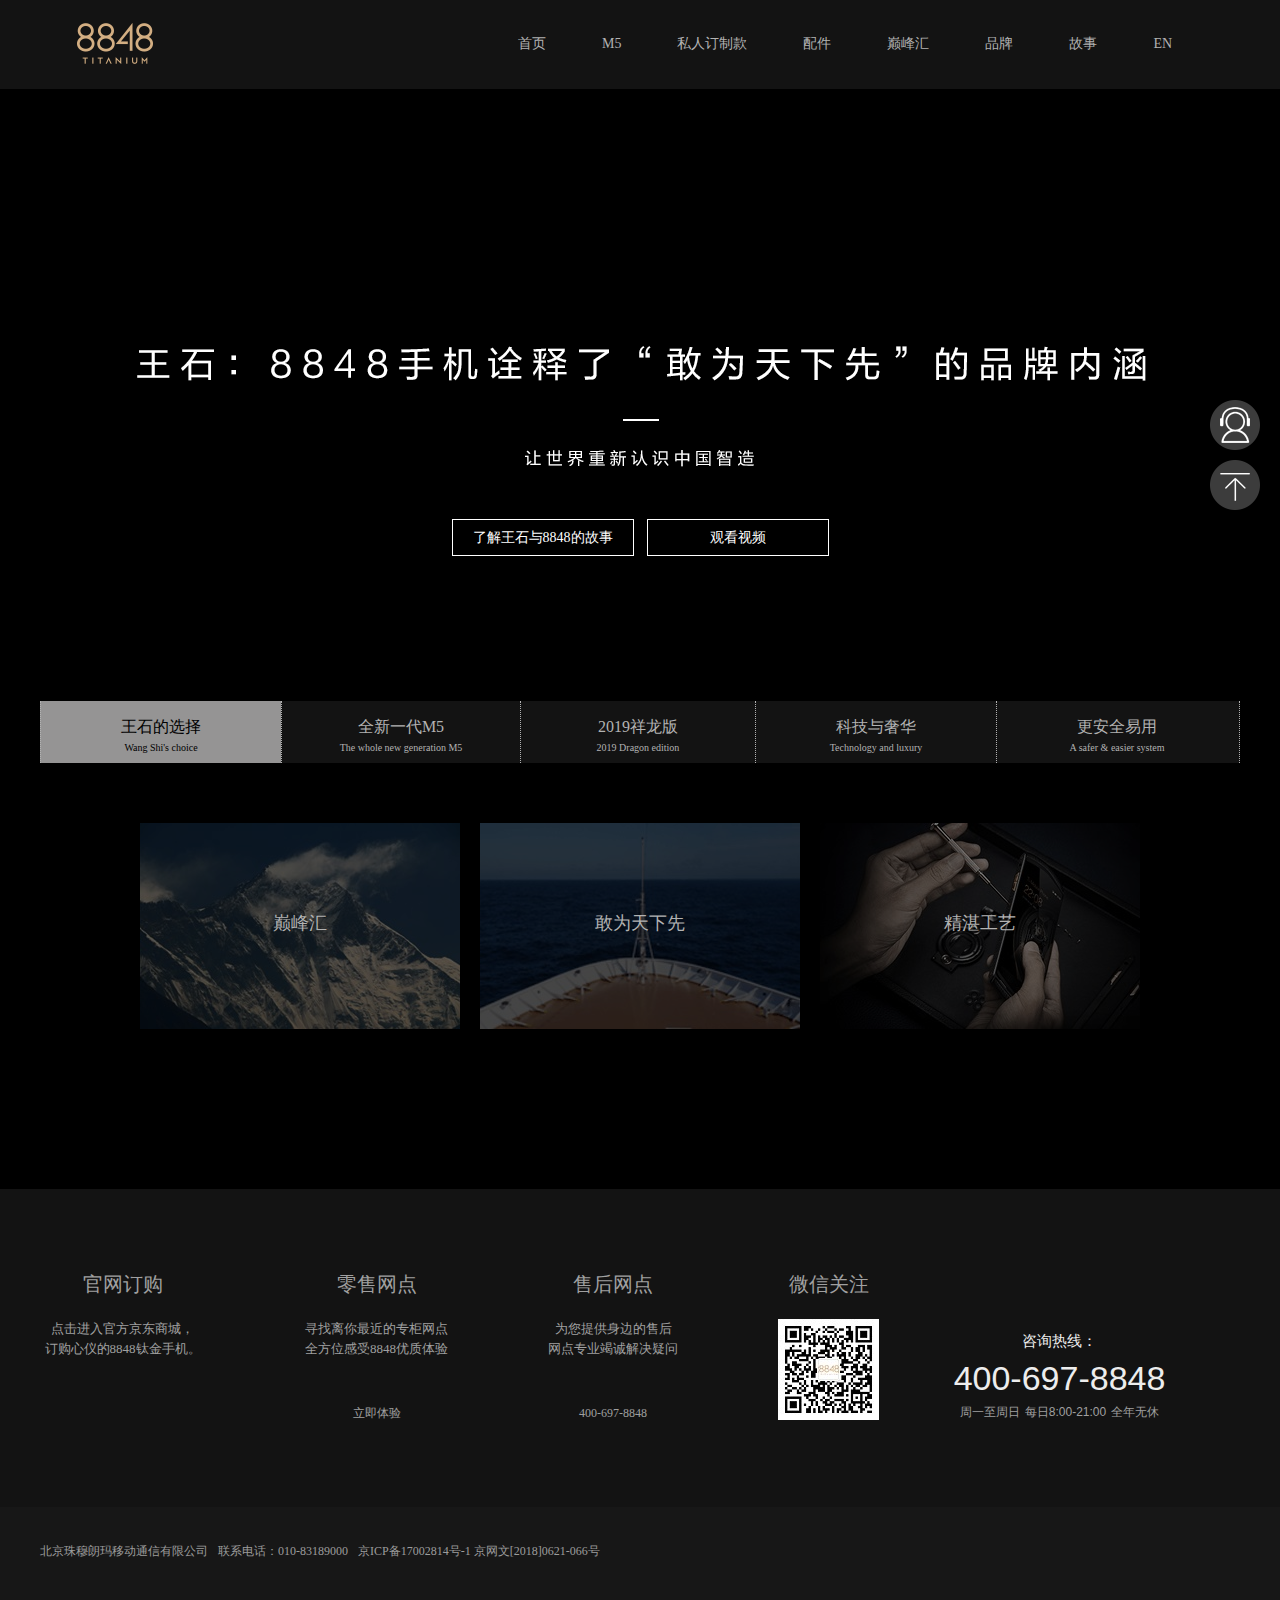
==== commit 2ea576f8: "Add files via upload" ====
--- a/8848phone/index.html
+++ b/8848phone/index.html
@@ -20,13 +20,13 @@
 				<div class="nav left">
 					<ul class="clearfix">
 						<li>
-							<a href="#">首页</a>
-						</li>
-						<li>
-							<a href="#">M5</a>
-						</li>
-						<li>
-							<a href="#">私人订制款</a>
+							<a href="index.html">首页</a>
+						</li>
+						<li>
+							<a href="M5.html">M5</a>
+						</li>
+						<li>
+							<a href="私人订制.html">私人订制款</a>
 						</li>
 						<li>
 							<a href="#">配件</a>
@@ -38,7 +38,7 @@
 							<a href="#">品牌</a>
 						</li>
 						<li>
-							<a href="#">故事</a>
+							<a href="ws.html">故事</a>
 						</li>
 						<li>
 							<a href="#">EN</a>
@@ -98,7 +98,7 @@
 							<div class="cn">王石的选择</div>
 							<div class="en">Wang Shi's choice</div>
 						</li>
-						<li style="width:240px;">
+						<li style="width:238px;">
 							<div class="cn">全新一代M5</div>
 							<div class="en">The whole new generation M5</div>
 						</li>
--- a/8848phone/css/styleSheet.css
+++ b/8848phone/css/styleSheet.css
@@ -17,10 +17,10 @@
 		font-size: 100%;
 		font: inherit;
 		vertical-align: baseline;
-		text-decoration: none;
+		text-decoration: none!important;
 	}
 	body {
-	    background: #000000;
+	    background: #000000!important;
 	    position: relative;
 	    width: 100%;
 	    height: 100%;
